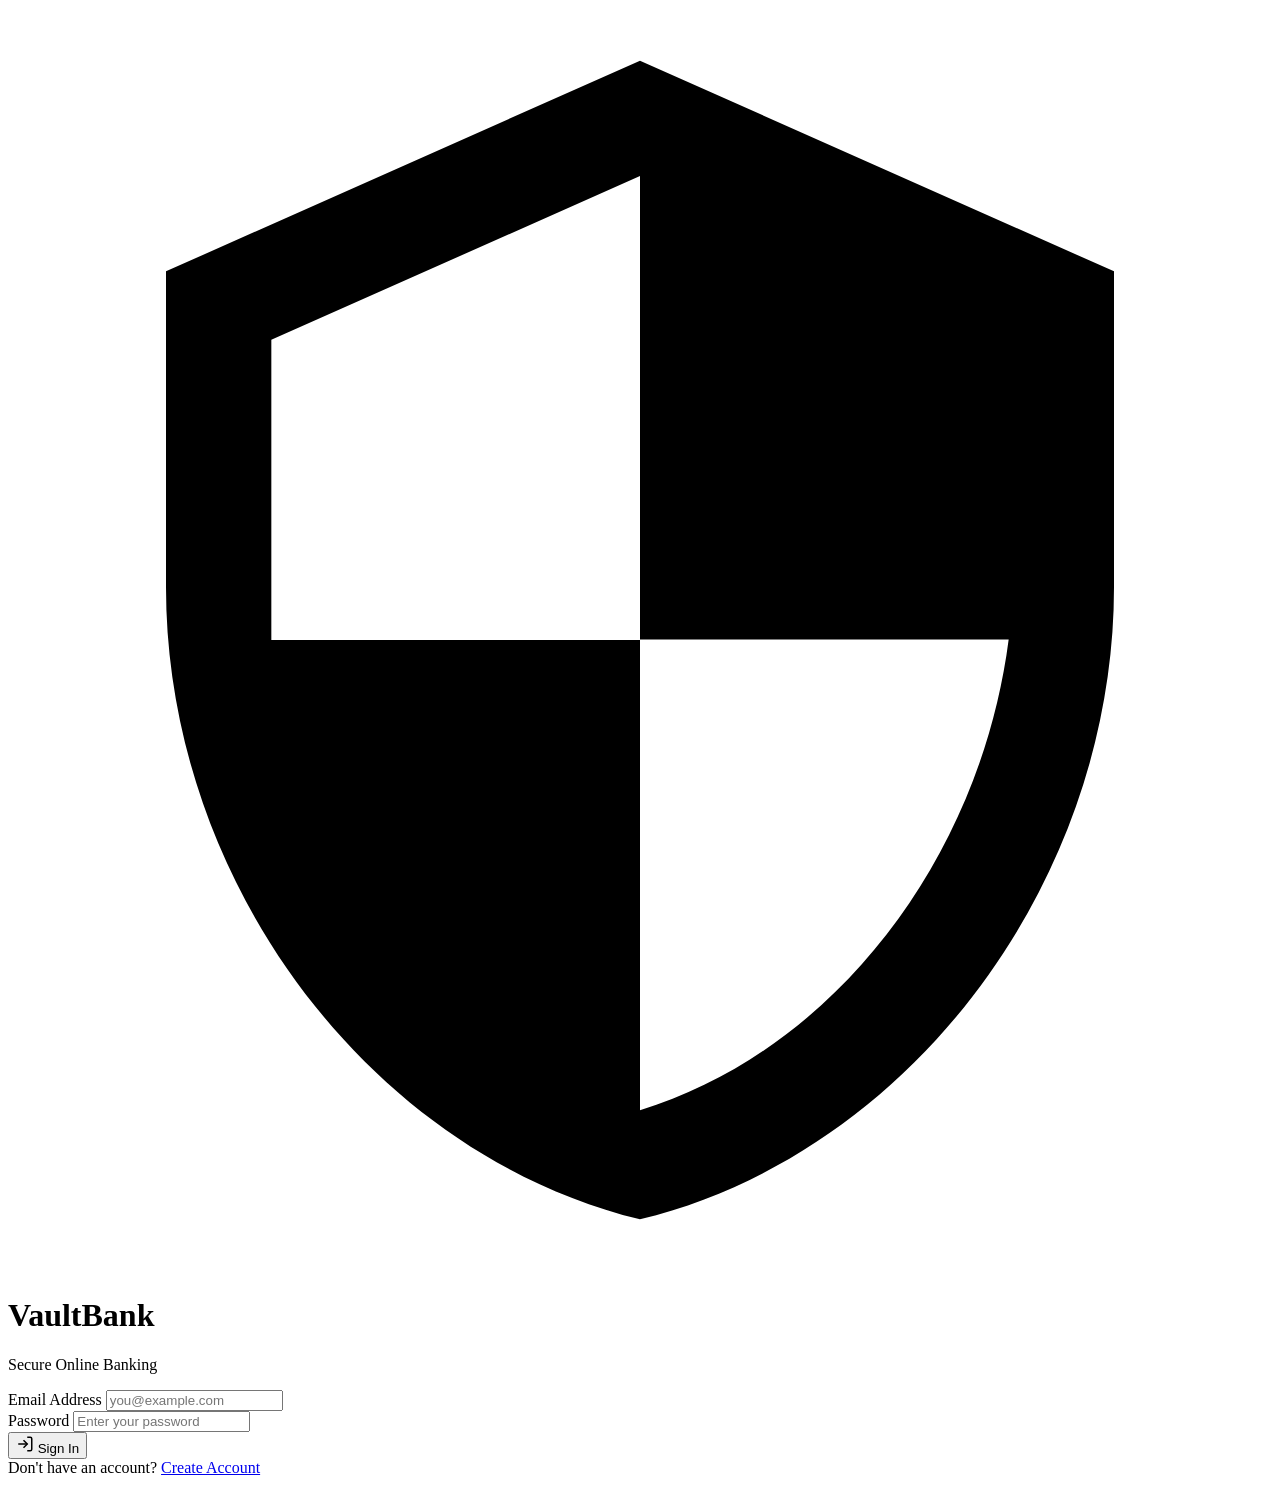
==== index.html @ e8f4e1be "Add files via upload" ====
<!DOCTYPE html>
<html lang="en">
<head>
    <meta charset="UTF-8">
    <meta name="viewport" content="width=device-width, initial-scale=1.0">
    <title>VaultBank - Login</title>
    <link rel="stylesheet" href="bank.css">
</head>
<body>
    <div class="auth-container">
        <div class="auth-card">
            <div class="auth-logo">
                <div class="logo-icon">
                    <svg viewBox="0 0 24 24"><path d="M12 1L3 5v6c0 5.55 3.84 10.74 9 12 5.16-1.26 9-6.45 9-12V5l-9-4zm0 10.99h7c-.53 4.12-3.28 7.79-7 8.94V12H5V6.3l7-3.11v8.8z"/></svg>
                </div>
                <h1>VaultBank</h1>
                <p>Secure Online Banking</p>
            </div>
            
            <div class="error-message" id="errorMsg"></div>
            
            <form id="loginForm">
                <div class="form-group">
                    <label for="email">Email Address</label>
                    <input type="email" id="email" placeholder="you@example.com" required autocomplete="email">
                </div>
                <div class="form-group">
                    <label for="password">Password</label>
                    <input type="password" id="password" placeholder="Enter your password" required autocomplete="current-password">
                </div>
                <button type="submit" class="btn btn-primary">
                    <svg width="18" height="18" viewBox="0 0 24 24" fill="none" stroke="currentColor" stroke-width="2"><path d="M15 3h4a2 2 0 0 1 2 2v14a2 2 0 0 1-2 2h-4"/><polyline points="10 17 15 12 10 7"/><line x1="15" y1="12" x2="3" y2="12"/></svg>
                    Sign In
                </button>
            </form>
            
            <div class="auth-footer">
                Don't have an account? <a href="signup.html">Create Account</a>
            </div>
        </div>
    </div>
    
    <script src="bank.js"></script>
    <script>
        // Redirect if already logged in
        if (isLoggedIn()) {
            window.location.href = 'dashboard.html';
        }
        
        document.getElementById('loginForm').addEventListener('submit', function(e) {
            e.preventDefault();
            const email = document.getElementById('email').value.trim().toLowerCase();
            const password = document.getElementById('password').value;
            const errorMsg = document.getElementById('errorMsg');
            
            errorMsg.classList.remove('show');
            
            const users = getUsers();
            
            if (!users[email]) {
                errorMsg.textContent = 'No account found with this email. Please create an account.';
                errorMsg.classList.add('show');
                return;
            }
            
            if (users[email].password !== password) {
                errorMsg.textContent = 'Incorrect password. Please try again.';
                errorMsg.classList.add('show');
                return;
            }
            
            // Login successful
            setSession(users[email]);
            showToast('Welcome back, ' + users[email].fullName + '!', 'success');
            setTimeout(() => {
                window.location.href = 'dashboard.html';
            }, 500);
        });
    </script>
</body>
</html>
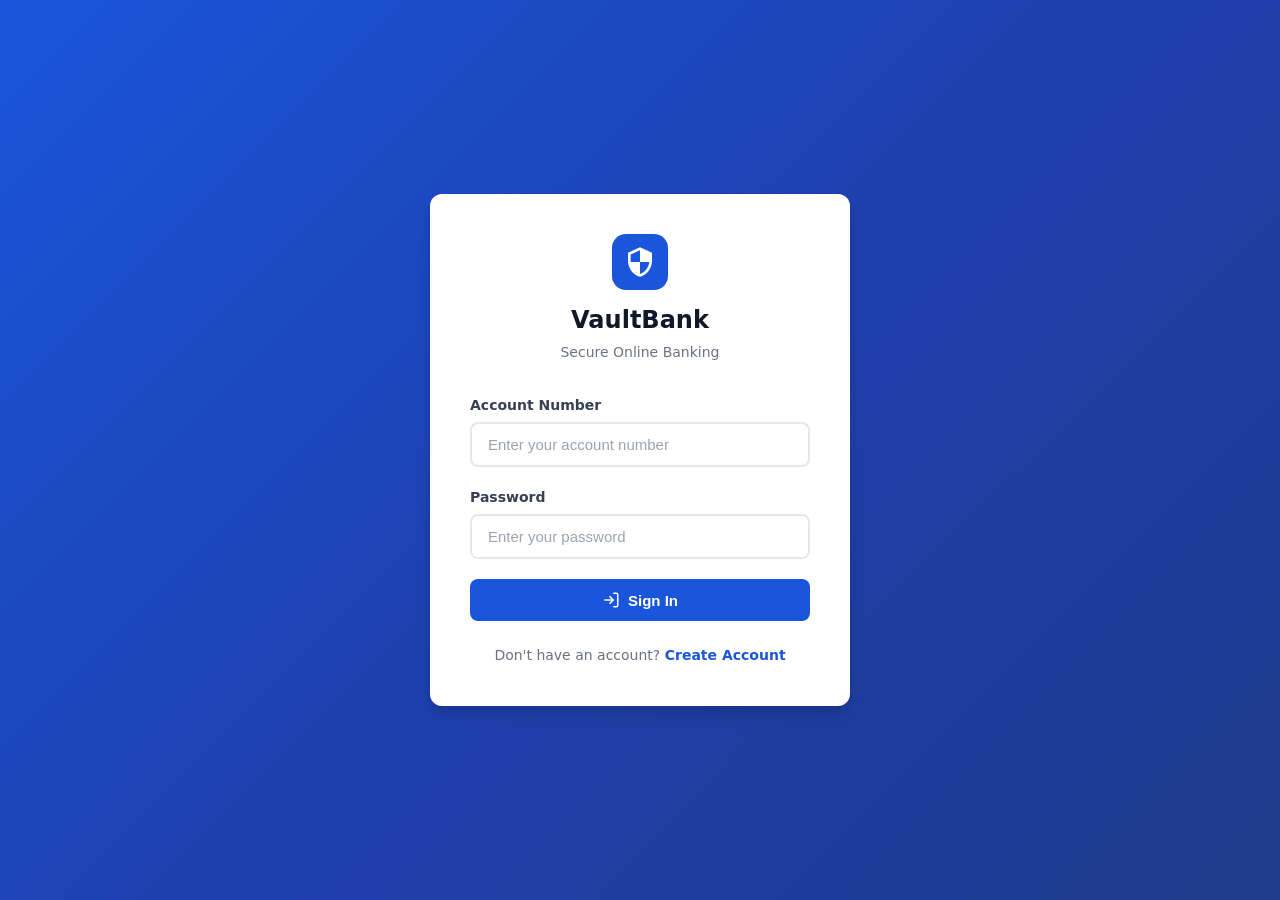
==== commit 0e374dd4: "Add files via upload" ====
--- a/index.html
+++ b/index.html
@@ -1,80 +1,71 @@
 <!DOCTYPE html>
 <html lang="en">
 <head>
-    <meta charset="UTF-8">
-    <meta name="viewport" content="width=device-width, initial-scale=1.0">
+    <meta charset="UTF-8" />
+    <meta name="viewport" content="width=device-width, initial-scale=1.0" />
     <title>VaultBank - Login</title>
-    <link rel="stylesheet" href="bank.css">
+    <link rel="stylesheet" href="bank.css" />
 </head>
 <body>
     <div class="auth-container">
         <div class="auth-card">
             <div class="auth-logo">
-                <div class="logo-icon">
-                    <svg viewBox="0 0 24 24"><path d="M12 1L3 5v6c0 5.55 3.84 10.74 9 12 5.16-1.26 9-6.45 9-12V5l-9-4zm0 10.99h7c-.53 4.12-3.28 7.79-7 8.94V12H5V6.3l7-3.11v8.8z"/></svg>
-                </div>
+                <div class="logo-icon"><svg viewBox="0 0 24 24"><path d="M12 1L3 5v6c0 5.55 3.84 10.74 9 12 5.16-1.26 9-6.45 9-12V5l-9-4zm0 10.99h7c-.53 4.12-3.28 7.79-7 8.94V12H5V6.3l7-3.11v8.8z"/></svg></div>
                 <h1>VaultBank</h1>
                 <p>Secure Online Banking</p>
             </div>
-            
             <div class="error-message" id="errorMsg"></div>
-            
             <form id="loginForm">
                 <div class="form-group">
-                    <label for="email">Email Address</label>
-                    <input type="email" id="email" placeholder="you@example.com" required autocomplete="email">
+                    <label for="accountNumber">Account Number</label>
+                    <input type="text" id="accountNumber" placeholder="Enter your account number" required inputmode="numeric" pattern="[0-9]*" />
                 </div>
                 <div class="form-group">
                     <label for="password">Password</label>
-                    <input type="password" id="password" placeholder="Enter your password" required autocomplete="current-password">
+                    <input type="password" id="password" placeholder="Enter your password" required />
                 </div>
                 <button type="submit" class="btn btn-primary">
-                    <svg width="18" height="18" viewBox="0 0 24 24" fill="none" stroke="currentColor" stroke-width="2"><path d="M15 3h4a2 2 0 0 1 2 2v14a2 2 0 0 1-2 2h-4"/><polyline points="10 17 15 12 10 7"/><line x1="15" y1="12" x2="3" y2="12"/></svg>
+                    <svg width="18" height="18" viewBox="0 0 24 24" fill="none" stroke="currentColor" stroke-width="2">
+                        <path d="M15 3h4a2 2 0 0 1 2 2v14a2 2 0 0 1-2 2h-4" />
+                        <polyline points="10 17 15 12 10 7" />
+                        <line x1="15" y1="12" x2="3" y2="12" />
+                    </svg>
                     Sign In
                 </button>
             </form>
-            
-            <div class="auth-footer">
-                Don't have an account? <a href="signup.html">Create Account</a>
-            </div>
+            <div class="auth-footer">Don't have an account? <a href="signup.html">Create Account</a></div>
         </div>
     </div>
-    
     <script src="bank.js"></script>
     <script>
-        // Redirect if already logged in
-        if (isLoggedIn()) {
-            window.location.href = 'dashboard.html';
-        }
-        
+        if (isLoggedIn()) window.location.href = 'dashboard.html';
+
         document.getElementById('loginForm').addEventListener('submit', function(e) {
             e.preventDefault();
-            const email = document.getElementById('email').value.trim().toLowerCase();
-            const password = document.getElementById('password').value;
-            const errorMsg = document.getElementById('errorMsg');
-            
-            errorMsg.classList.remove('show');
-            
+            const acc = document.getElementById('accountNumber').value.trim();
+            const pass = document.getElementById('password').value;
+            const err = document.getElementById('errorMsg');
+            err.classList.remove('show');
+
+            if (!acc) { err.textContent = 'Please enter your account number.'; err.classList.add('show'); return; }
+            if (!pass) { err.textContent = 'Please enter your password.'; err.classList.add('show'); return; }
+
             const users = getUsers();
-            
-            if (!users[email]) {
-                errorMsg.textContent = 'No account found with this email. Please create an account.';
-                errorMsg.classList.add('show');
+            const user = users[acc];
+            if (!user) {
+                err.textContent = 'No account found with this number. Please create an account.';
+                err.classList.add('show');
                 return;
             }
-            
-            if (users[email].password !== password) {
-                errorMsg.textContent = 'Incorrect password. Please try again.';
-                errorMsg.classList.add('show');
+            if (user.password !== pass) {
+                err.textContent = 'Incorrect password. Please try again.';
+                err.classList.add('show');
                 return;
             }
-            
-            // Login successful
-            setSession(users[email]);
-            showToast('Welcome back, ' + users[email].fullName + '!', 'success');
-            setTimeout(() => {
-                window.location.href = 'dashboard.html';
-            }, 500);
+
+            setSession(user);
+            showToast('Welcome back, ' + user.fullName + '!', 'success');
+            setTimeout(() => { window.location.href = 'dashboard.html'; }, 500);
         });
     </script>
 </body>
--- a/bank.css
+++ b/bank.css
@@ -0,0 +1,1335 @@
+/* ============================================
+   VAULTBANK ONLINE BANKING - COMPLETE STYLES
+   Blue & White Theme | Fully Responsive
+   ============================================ */
+
+/* ===== RESET & BASE ===== */
+* {
+    margin: 0;
+    padding: 0;
+    box-sizing: border-box;
+}
+
+:root {
+    --primary: #1a56db;
+    --primary-dark: #1e40af;
+    --primary-light: #3b82f6;
+    --primary-bg: #eff6ff;
+    --white: #ffffff;
+    --gray-50: #f9fafb;
+    --gray-100: #f3f4f6;
+    --gray-200: #e5e7eb;
+    --gray-300: #d1d5db;
+    --gray-400: #9ca3af;
+    --gray-500: #6b7280;
+    --gray-600: #4b5563;
+    --gray-700: #374151;
+    --gray-800: #1f2937;
+    --gray-900: #111827;
+    --red-500: #ef4444;
+    --red-600: #dc2626;
+    --green-500: #10b981;
+    --green-600: #059669;
+    --amber-500: #f59e0b;
+    --shadow-sm: 0 1px 2px rgba(0, 0, 0, 0.05);
+    --shadow: 0 1px 3px rgba(0, 0, 0, 0.1), 0 1px 2px rgba(0, 0, 0, 0.06);
+    --shadow-md: 0 4px 6px rgba(0, 0, 0, 0.07), 0 2px 4px rgba(0, 0, 0, 0.06);
+    --shadow-lg: 0 10px 15px rgba(0, 0, 0, 0.1), 0 4px 6px rgba(0, 0, 0, 0.05);
+    --radius: 8px;
+    --radius-lg: 12px;
+}
+
+body {
+    font-family: 'Inter', 'Segoe UI', system-ui, -apple-system, sans-serif;
+    background: var(--gray-50);
+    color: var(--gray-800);
+    min-height: 100vh;
+    line-height: 1.5;
+}
+
+/* ===== AUTH PAGES (Login & Signup) ===== */
+.auth-container {
+    min-height: 100vh;
+    display: flex;
+    align-items: center;
+    justify-content: center;
+    padding: 20px;
+    background: linear-gradient(135deg, #1a56db 0%, #1e40af 50%, #1e3a8a 100%);
+}
+
+.auth-card {
+    background: var(--white);
+    border-radius: var(--radius-lg);
+    padding: 40px;
+    width: 100%;
+    max-width: 420px;
+    box-shadow: var(--shadow-lg);
+}
+
+.auth-logo {
+    text-align: center;
+    margin-bottom: 32px;
+}
+
+.auth-logo .logo-icon {
+    width: 56px;
+    height: 56px;
+    background: var(--primary);
+    border-radius: 14px;
+    display: inline-flex;
+    align-items: center;
+    justify-content: center;
+    margin-bottom: 12px;
+}
+
+.auth-logo .logo-icon svg {
+    width: 32px;
+    height: 32px;
+    fill: white;
+}
+
+.auth-logo h1 {
+    font-size: 24px;
+    font-weight: 700;
+    color: var(--gray-900);
+}
+
+.auth-logo p {
+    color: var(--gray-500);
+    font-size: 14px;
+    margin-top: 4px;
+}
+
+.form-group {
+    margin-bottom: 20px;
+}
+
+.form-group label {
+    display: block;
+    font-size: 14px;
+    font-weight: 600;
+    color: var(--gray-700);
+    margin-bottom: 6px;
+}
+
+.form-group input,
+.form-group select {
+    width: 100%;
+    padding: 12px 16px;
+    border: 2px solid var(--gray-200);
+    border-radius: var(--radius);
+    font-size: 15px;
+    transition: all 0.2s ease;
+    outline: none;
+    background: var(--white);
+    color: var(--gray-800);
+}
+
+.form-group input:focus,
+.form-group select:focus {
+    border-color: var(--primary-light);
+    box-shadow: 0 0 0 3px rgba(59, 130, 246, 0.1);
+}
+
+.form-group input::placeholder {
+    color: var(--gray-400);
+}
+
+.btn {
+    display: inline-flex;
+    align-items: center;
+    justify-content: center;
+    gap: 8px;
+    padding: 12px 24px;
+    border-radius: var(--radius);
+    font-size: 15px;
+    font-weight: 600;
+    border: none;
+    cursor: pointer;
+    transition: all 0.2s ease;
+    text-decoration: none;
+    width: 100%;
+}
+
+.btn-primary {
+    background: var(--primary);
+    color: var(--white);
+}
+
+.btn-primary:hover {
+    background: var(--primary-dark);
+    transform: translateY(-1px);
+    box-shadow: var(--shadow-md);
+}
+
+.btn-outline {
+    background: transparent;
+    color: var(--primary);
+    border: 2px solid var(--primary);
+}
+
+.btn-outline:hover {
+    background: var(--primary-bg);
+}
+
+.btn-danger {
+    background: var(--red-500);
+    color: white;
+}
+
+.btn-danger:hover {
+    background: var(--red-600);
+}
+
+.btn-sm {
+    padding: 8px 16px;
+    font-size: 13px;
+    width: auto;
+}
+
+.auth-footer {
+    text-align: center;
+    margin-top: 24px;
+    color: var(--gray-500);
+    font-size: 14px;
+}
+
+.auth-footer a {
+    color: var(--primary);
+    font-weight: 600;
+    text-decoration: none;
+}
+
+.auth-footer a:hover {
+    text-decoration: underline;
+}
+
+.error-message {
+    background: #fef2f2;
+    color: var(--red-600);
+    padding: 10px 14px;
+    border-radius: var(--radius);
+    font-size: 13px;
+    margin-bottom: 16px;
+    border: 1px solid #fecaca;
+    display: none;
+}
+
+.error-message.show {
+    display: block;
+}
+
+.success-message {
+    background: #f0fdf4;
+    color: var(--green-600);
+    padding: 10px 14px;
+    border-radius: var(--radius);
+    font-size: 13px;
+    margin-bottom: 16px;
+    border: 1px solid #bbf7d0;
+    display: none;
+}
+
+.success-message.show {
+    display: block;
+}
+
+/* ===== MAIN LAYOUT (Dashboard) ===== */
+.main-container {
+    display: flex;
+    min-height: 100vh;
+}
+
+/* ===== SIDEBAR ===== */
+.sidebar {
+    width: 260px;
+    background: var(--white);
+    border-right: 1px solid var(--gray-200);
+    padding: 24px 0;
+    display: flex;
+    flex-direction: column;
+    position: fixed;
+    top: 0;
+    left: 0;
+    bottom: 0;
+    z-index: 100;
+    transition: transform 0.3s ease;
+}
+
+.sidebar-logo {
+    padding: 0 24px 24px;
+    border-bottom: 1px solid var(--gray-200);
+    margin-bottom: 16px;
+}
+
+.sidebar-logo .logo-small {
+    display: flex;
+    align-items: center;
+    gap: 10px;
+}
+
+.sidebar-logo .logo-small .icon {
+    width: 36px;
+    height: 36px;
+    background: var(--primary);
+    border-radius: 10px;
+    display: flex;
+    align-items: center;
+    justify-content: center;
+    color: white;
+    font-weight: 700;
+    font-size: 18px;
+}
+
+.sidebar-logo .logo-small span {
+    font-weight: 700;
+    font-size: 18px;
+    color: var(--gray-900);
+}
+
+.sidebar-nav {
+    flex: 1;
+    padding: 0 12px;
+}
+
+.sidebar-nav a {
+    display: flex;
+    align-items: center;
+    gap: 12px;
+    padding: 12px 16px;
+    border-radius: var(--radius);
+    color: var(--gray-600);
+    text-decoration: none;
+    font-weight: 500;
+    font-size: 15px;
+    margin-bottom: 4px;
+    transition: all 0.15s ease;
+}
+
+.sidebar-nav a:hover {
+    background: var(--primary-bg);
+    color: var(--primary);
+}
+
+.sidebar-nav a.active {
+    background: var(--primary-bg);
+    color: var(--primary);
+    font-weight: 600;
+}
+
+.sidebar-nav a svg {
+    width: 20px;
+    height: 20px;
+    flex-shrink: 0;
+}
+
+.sidebar-footer {
+    padding: 16px 24px;
+    border-top: 1px solid var(--gray-200);
+}
+
+.user-info {
+    display: flex;
+    align-items: center;
+    gap: 10px;
+    margin-bottom: 12px;
+}
+
+.user-avatar {
+    width: 40px;
+    height: 40px;
+    background: var(--primary-light);
+    border-radius: 50%;
+    display: flex;
+    align-items: center;
+    justify-content: center;
+    color: white;
+    font-weight: 700;
+    font-size: 16px;
+}
+
+.user-name {
+    font-weight: 600;
+    font-size: 14px;
+    color: var(--gray-800);
+}
+
+.user-email {
+    font-size: 12px;
+    color: var(--gray-400);
+}
+
+.main-content {
+    flex: 1;
+    margin-left: 260px;
+    padding: 32px;
+    transition: margin-left 0.3s ease;
+}
+
+/* ===== TOP BAR ===== */
+.top-bar {
+    display: flex;
+    justify-content: space-between;
+    align-items: center;
+    margin-bottom: 32px;
+}
+
+.top-bar h2 {
+    font-size: 24px;
+    font-weight: 700;
+    color: var(--gray-900);
+}
+
+.breadcrumb {
+    font-size: 14px;
+    color: var(--gray-400);
+}
+
+.breadcrumb span {
+    color: var(--gray-600);
+}
+
+/* ===== CARDS ===== */
+.card {
+    background: var(--white);
+    border-radius: var(--radius-lg);
+    padding: 24px;
+    box-shadow: var(--shadow-sm);
+    border: 1px solid var(--gray-100);
+    margin-bottom: 24px;
+}
+
+.card-header {
+    display: flex;
+    justify-content: space-between;
+    align-items: center;
+    margin-bottom: 20px;
+}
+
+.card-header h3 {
+    font-size: 16px;
+    font-weight: 600;
+    color: var(--gray-800);
+}
+
+/* ===== STATS GRID ===== */
+.stats-grid {
+    display: grid;
+    grid-template-columns: repeat(auto-fit, minmax(220px, 1fr));
+    gap: 20px;
+    margin-bottom: 32px;
+}
+
+.stat-card {
+    background: var(--white);
+    border-radius: var(--radius-lg);
+    padding: 20px 24px;
+    box-shadow: var(--shadow-sm);
+    border: 1px solid var(--gray-100);
+    position: relative;
+    overflow: hidden;
+}
+
+.stat-card .stat-icon {
+    width: 44px;
+    height: 44px;
+    border-radius: 12px;
+    display: flex;
+    align-items: center;
+    justify-content: center;
+    margin-bottom: 14px;
+}
+
+.stat-card .stat-icon.blue {
+    background: var(--primary-bg);
+    color: var(--primary);
+}
+
+.stat-card .stat-icon.green {
+    background: #ecfdf5;
+    color: var(--green-500);
+}
+
+.stat-card .stat-icon.amber {
+    background: #fffbeb;
+    color: var(--amber-500);
+}
+
+.stat-card .stat-icon.red {
+    background: #fef2f2;
+    color: var(--red-500);
+}
+
+.stat-card .stat-icon svg {
+    width: 22px;
+    height: 22px;
+}
+
+.stat-card .stat-label {
+    font-size: 13px;
+    color: var(--gray-500);
+    font-weight: 500;
+}
+
+.stat-card .stat-value {
+    font-size: 28px;
+    font-weight: 700;
+    color: var(--gray-900);
+    margin-top: 2px;
+}
+
+.stat-card .stat-sub {
+    font-size: 12px;
+    color: var(--gray-400);
+    margin-top: 2px;
+}
+
+/* ===== TABLES ===== */
+.table-container {
+    overflow-x: auto;
+}
+
+table {
+    width: 100%;
+    border-collapse: collapse;
+}
+
+table th {
+    text-align: left;
+    padding: 12px 16px;
+    font-size: 12px;
+    font-weight: 600;
+    color: var(--gray-500);
+    text-transform: uppercase;
+    letter-spacing: 0.05em;
+    border-bottom: 2px solid var(--gray-200);
+    background: var(--gray-50);
+}
+
+table td {
+    padding: 14px 16px;
+    font-size: 14px;
+    border-bottom: 1px solid var(--gray-100);
+    color: var(--gray-700);
+}
+
+table tbody tr:hover {
+    background: var(--primary-bg);
+}
+
+.badge {
+    display: inline-block;
+    padding: 4px 10px;
+    border-radius: 20px;
+    font-size: 12px;
+    font-weight: 600;
+}
+
+.badge-credit {
+    background: #ecfdf5;
+    color: var(--green-600);
+}
+
+.badge-debit {
+    background: #fef2f2;
+    color: var(--red-600);
+}
+
+.badge-pending {
+    background: #fffbeb;
+    color: #d97706;
+}
+
+.amount-credit {
+    color: var(--green-600);
+    font-weight: 600;
+}
+
+.amount-debit {
+    color: var(--red-600);
+    font-weight: 600;
+}
+
+/* ===== FORMS ===== */
+.form-row {
+    display: grid;
+    grid-template-columns: 1fr 1fr;
+    gap: 20px;
+}
+
+.form-full {
+    grid-column: 1 / -1;
+}
+
+.form-hint {
+    font-size: 12px;
+    color: var(--gray-400);
+    margin-top: 4px;
+}
+
+/* ===== ALERT / TOAST ===== */
+.toast {
+    position: fixed;
+    top: 20px;
+    right: 20px;
+    padding: 14px 20px;
+    border-radius: var(--radius);
+    color: white;
+    font-weight: 500;
+    font-size: 14px;
+    z-index: 9999;
+    animation: slideIn 0.3s ease;
+    box-shadow: var(--shadow-lg);
+    max-width: 380px;
+}
+
+.toast-success {
+    background: var(--green-500);
+}
+
+.toast-error {
+    background: var(--red-500);
+}
+
+.toast-info {
+    background: var(--primary);
+}
+
+@keyframes slideIn {
+    from {
+        transform: translateX(100%);
+        opacity: 0;
+    }
+    to {
+        transform: translateX(0);
+        opacity: 1;
+    }
+}
+
+/* ===== EMPTY STATE ===== */
+.empty-state {
+    text-align: center;
+    padding: 48px 20px;
+    color: var(--gray-400);
+}
+
+.empty-state svg {
+    width: 64px;
+    height: 64px;
+    margin-bottom: 16px;
+    opacity: 0.5;
+}
+
+.empty-state p {
+    font-size: 15px;
+}
+
+/* ============================================
+   RESPONSIVE STYLES
+   ============================================ */
+
+/* ===== LARGE TABLETS & SMALL DESKTOPS (max-width: 1200px) ===== */
+@media (max-width: 1200px) {
+    .main-content {
+        padding: 24px;
+    }
+    
+    .stats-grid {
+        grid-template-columns: repeat(2, 1fr);
+        gap: 16px;
+    }
+    
+    .stat-card {
+        padding: 18px 20px;
+    }
+    
+    .stat-card .stat-value {
+        font-size: 24px;
+    }
+}
+
+/* ===== TABLETS & MOBILE - TOP NAV + BOTTOM LOGOUT (max-width: 992px) ===== */
+@media (max-width: 992px) {
+    /* Convert sidebar into a top navigation bar */
+    .sidebar {
+        position: fixed;
+        top: 0;
+        left: 0;
+        right: 0;
+        bottom: auto;
+        width: 100%;
+        height: auto;
+        flex-direction: row;
+        align-items: center;
+        padding: 0 16px;
+        background: var(--white);
+        border-right: none;
+        border-bottom: 2px solid var(--gray-200);
+        box-shadow: var(--shadow-md);
+        z-index: 1000;
+    }
+    
+    .sidebar-logo {
+        padding: 12px 0;
+        border-bottom: none;
+        margin-bottom: 0;
+        margin-right: 16px;
+        flex-shrink: 0;
+    }
+    
+    .sidebar-logo .logo-small {
+        gap: 8px;
+    }
+    
+    .sidebar-logo .logo-small .icon {
+        width: 32px;
+        height: 32px;
+        font-size: 16px;
+    }
+    
+    .sidebar-logo .logo-small span {
+        font-size: 16px;
+    }
+    
+    .sidebar-nav {
+        display: flex;
+        flex-direction: row;
+        flex: 1;
+        padding: 0;
+        overflow-x: auto;
+        -webkit-overflow-scrolling: touch;
+        scrollbar-width: none;
+        gap: 0;
+    }
+    
+    .sidebar-nav::-webkit-scrollbar {
+        display: none;
+    }
+    
+    .sidebar-nav a {
+        padding: 16px 14px;
+        font-size: 13px;
+        white-space: nowrap;
+        margin-bottom: 0;
+        border-radius: 0;
+        border-bottom: 3px solid transparent;
+        flex-shrink: 0;
+        gap: 8px;
+    }
+    
+    .sidebar-nav a svg {
+        width: 18px;
+        height: 18px;
+    }
+    
+    .sidebar-nav a:hover,
+    .sidebar-nav a.active {
+        background: transparent;
+        border-bottom-color: var(--primary);
+        color: var(--primary);
+    }
+    
+    /* Footer (logout) moves to a fixed bottom bar */
+    .sidebar-footer {
+        position: fixed;
+        bottom: 0;
+        left: 0;
+        right: 0;
+        width: 100%;
+        padding: 12px 20px;
+        background: var(--white);
+        border-top: 2px solid var(--gray-200);
+        box-shadow: 0 -4px 12px rgba(0, 0, 0, 0.08);
+        z-index: 1000;
+        display: flex;
+        align-items: center;
+        justify-content: flex-end;
+        gap: 12px;
+    }
+    
+    .sidebar-footer .user-info {
+        margin-bottom: 0;
+        margin-right: auto;
+    }
+    
+    .sidebar-footer .btn {
+        width: auto;
+        flex-shrink: 0;
+    }
+    
+    /* Adjust main content to account for top nav and bottom bar */
+    .main-container {
+        flex-direction: column;
+    }
+    
+    .main-content {
+        margin-left: 0;
+        padding: 20px;
+        padding-top: 80px;   /* Space for top nav */
+        padding-bottom: 80px; /* Space for bottom logout bar */
+    }
+    
+    /* Remove any potential mobile-user-bar if present */
+    .mobile-user-bar {
+        display: none !important;
+    }
+    
+    /* Stats */
+    .stats-grid {
+        grid-template-columns: repeat(2, 1fr);
+        gap: 14px;
+    }
+    
+    /* Two-column layouts become single */
+    div[style*="grid-template-columns: 1fr 1fr"],
+    div[style*="grid-template-columns:1fr 1fr"] {
+        grid-template-columns: 1fr !important;
+        gap: 16px !important;
+    }
+    
+    /* Biller cards */
+    div[style*="grid-template-columns:repeat(auto-fit, minmax(200px, 1fr))"] {
+        grid-template-columns: repeat(2, 1fr) !important;
+        gap: 12px !important;
+    }
+}
+
+/* ===== LARGE MOBILE PHONES (max-width: 768px) ===== */
+@media (max-width: 768px) {
+    /* Auth pages */
+    .auth-container {
+        padding: 16px;
+        align-items: flex-start;
+        padding-top: 40px;
+    }
+    
+    .auth-card {
+        padding: 28px 20px;
+        max-width: 100%;
+        border-radius: var(--radius);
+    }
+    
+    .auth-logo {
+        margin-bottom: 24px;
+    }
+    
+    .auth-logo .logo-icon {
+        width: 48px;
+        height: 48px;
+    }
+    
+    .auth-logo h1 {
+        font-size: 22px;
+    }
+    
+    .auth-logo p {
+        font-size: 13px;
+    }
+    
+    .form-group label {
+        font-size: 13px;
+    }
+    
+    .form-group input,
+    .form-group select {
+        padding: 10px 14px;
+        font-size: 14px;
+    }
+    
+    .btn {
+        padding: 10px 20px;
+        font-size: 14px;
+    }
+    
+    /* Top nav bar adjustments */
+    .sidebar {
+        padding: 0 10px;
+    }
+    
+    .sidebar-logo {
+        margin-right: 8px;
+    }
+    
+    .sidebar-logo .logo-small span {
+        font-size: 14px;
+    }
+    
+    .sidebar-nav a {
+        padding: 14px 10px;
+        font-size: 12px;
+        gap: 6px;
+    }
+    
+    .sidebar-nav a svg {
+        width: 16px;
+        height: 16px;
+    }
+    
+    /* Bottom logout bar */
+    .sidebar-footer {
+        padding: 10px 16px;
+        gap: 8px;
+    }
+    
+    .user-avatar {
+        width: 32px;
+        height: 32px;
+        font-size: 14px;
+    }
+    
+    .user-name {
+        font-size: 13px;
+    }
+    
+    .user-email {
+        font-size: 11px;
+    }
+    
+    /* Main content padding */
+    .main-content {
+        padding-top: 72px;
+        padding-bottom: 72px;
+    }
+    
+    .top-bar {
+        flex-direction: column;
+        align-items: flex-start;
+        gap: 8px;
+        margin-bottom: 20px;
+    }
+    
+    .top-bar h2 {
+        font-size: 20px;
+    }
+    
+    .breadcrumb {
+        font-size: 12px;
+    }
+    
+    /* Stats cards */
+    .stats-grid {
+        grid-template-columns: 1fr 1fr;
+        gap: 10px;
+        margin-bottom: 20px;
+    }
+    
+    .stat-card {
+        padding: 14px;
+    }
+    
+    .stat-card .stat-icon {
+        width: 34px;
+        height: 34px;
+        margin-bottom: 8px;
+    }
+    
+    .stat-card .stat-value {
+        font-size: 20px;
+    }
+    
+    .stat-card .stat-label {
+        font-size: 11px;
+    }
+    
+    .stat-card .stat-sub {
+        font-size: 11px;
+    }
+    
+    /* Cards */
+    .card {
+        padding: 16px;
+        margin-bottom: 16px;
+    }
+    
+    .card-header {
+        flex-direction: column;
+        align-items: flex-start;
+        gap: 8px;
+    }
+    
+    .card-header h3 {
+        font-size: 15px;
+    }
+    
+    /* Tables */
+    table th,
+    table td {
+        padding: 10px 8px;
+        font-size: 12px;
+    }
+    
+    table th {
+        font-size: 10px;
+    }
+    
+    /* Hide transaction ID column on mobile */
+    table th:nth-child(2),
+    table td:nth-child(2) {
+        display: none;
+    }
+    
+    /* Hide balance after column on small mobile */
+    table th:nth-child(6),
+    table td:nth-child(6) {
+        display: none;
+    }
+    
+    /* Forms */
+    .form-row {
+        grid-template-columns: 1fr;
+    }
+    
+    /* Biller cards */
+    div[style*="grid-template-columns:repeat(auto-fit, minmax(200px, 1fr))"] {
+        grid-template-columns: repeat(2, 1fr) !important;
+        gap: 8px !important;
+    }
+    
+    /* Toast */
+    .toast {
+        top: 10px;
+        right: 10px;
+        left: 10px;
+        max-width: none;
+        font-size: 13px;
+    }
+}
+
+/* ===== SMALL MOBILE PHONES (max-width: 480px) ===== */
+@media (max-width: 480px) {
+    /* Auth pages */
+    .auth-container {
+        padding: 0;
+        padding-top: 20px;
+        background: linear-gradient(180deg, #1a56db 0%, #1e40af 40%, #ffffff 40%);
+    }
+    
+    .auth-card {
+        padding: 24px 16px;
+        border-radius: var(--radius-lg) var(--radius-lg) 0 0;
+        box-shadow: var(--shadow-lg);
+        margin-top: 20px;
+    }
+    
+    .auth-logo .logo-icon {
+        width: 42px;
+        height: 42px;
+    }
+    
+    .auth-logo h1 {
+        font-size: 20px;
+    }
+    
+    /* Top nav further compact */
+    .sidebar {
+        padding: 0 8px;
+    }
+    
+    .sidebar-logo {
+        margin-right: 4px;
+    }
+    
+    .sidebar-logo .logo-small span {
+        display: none; /* Hide text, keep icon only */
+    }
+    
+    .sidebar-nav a {
+        padding: 12px 8px;
+        font-size: 10px;
+        gap: 4px;
+    }
+    
+    .sidebar-nav a svg {
+        width: 14px;
+        height: 14px;
+    }
+    
+    /* Bottom logout bar compact */
+    .sidebar-footer {
+        padding: 8px 12px;
+    }
+    
+    .sidebar-footer .user-info {
+        gap: 6px;
+    }
+    
+    .user-avatar {
+        width: 28px;
+        height: 28px;
+        font-size: 12px;
+    }
+    
+    .user-name {
+        font-size: 12px;
+    }
+    
+    .user-email {
+        font-size: 10px;
+    }
+    
+    .sidebar-footer .btn {
+        padding: 6px 10px;
+        font-size: 11px;
+    }
+    
+    /* Main content */
+    .main-content {
+        padding: 12px;
+        padding-top: 64px;
+        padding-bottom: 64px;
+    }
+    
+    .top-bar h2 {
+        font-size: 18px;
+    }
+    
+    .stats-grid {
+        grid-template-columns: 1fr 1fr;
+        gap: 8px;
+        margin-bottom: 16px;
+    }
+    
+    .stats-grid .stat-card:last-child {
+        grid-column: 1 / -1;
+    }
+    
+    .stat-card {
+        padding: 12px;
+    }
+    
+    .stat-card .stat-value {
+        font-size: 18px;
+    }
+    
+    .card {
+        padding: 14px;
+        margin-bottom: 12px;
+    }
+    
+    .btn-sm {
+        padding: 6px 12px;
+        font-size: 11px;
+    }
+    
+    /* Tables */
+    table th,
+    table td {
+        padding: 8px 6px;
+        font-size: 11px;
+    }
+    
+    /* Biller cards */
+    div[style*="grid-template-columns:repeat(auto-fit, minmax(200px, 1fr))"] {
+        grid-template-columns: 1fr 1fr !important;
+        gap: 8px !important;
+    }
+    
+    div[style*="grid-template-columns:repeat(auto-fit, minmax(200px, 1fr))"] .card {
+        padding: 12px 8px !important;
+    }
+    
+    div[style*="grid-template-columns:repeat(auto-fit, minmax(200px, 1fr))"] .card div:first-child {
+        font-size: 28px !important;
+    }
+    
+    .error-message,
+    .success-message {
+        font-size: 12px;
+        padding: 8px 12px;
+    }
+}
+
+/* ===== EXTRA SMALL DEVICES (max-width: 360px) ===== */
+@media (max-width: 360px) {
+    .stats-grid {
+        grid-template-columns: 1fr;
+    }
+    
+    .stats-grid .stat-card:last-child {
+        grid-column: 1;
+    }
+    
+    .sidebar-nav a {
+        padding: 10px 6px;
+        font-size: 9px;
+    }
+    
+    .top-bar h2 {
+        font-size: 16px;
+    }
+    
+    .stat-card .stat-value {
+        font-size: 16px;
+    }
+    
+    table th,
+    table td {
+        padding: 6px 4px;
+        font-size: 10px;
+    }
+    
+    table th:last-child,
+    table td:last-child {
+        display: none;
+    }
+}
+
+/* ===== LANDSCAPE MOBILE (max-height: 500px) ===== */
+@media (max-height: 500px) and (orientation: landscape) {
+    .auth-container {
+        align-items: flex-start;
+        padding-top: 10px;
+        padding-bottom: 20px;
+    }
+    
+    .auth-card {
+        padding: 20px 24px;
+    }
+    
+    .auth-logo {
+        margin-bottom: 12px;
+    }
+    
+    .auth-logo .logo-icon {
+        width: 36px;
+        height: 36px;
+        margin-bottom: 6px;
+    }
+    
+    .auth-logo h1 {
+        font-size: 18px;
+    }
+    
+    .auth-logo p {
+        display: none;
+    }
+    
+    .form-group {
+        margin-bottom: 10px;
+    }
+    
+    .form-group label {
+        font-size: 12px;
+        margin-bottom: 2px;
+    }
+    
+    .form-group input {
+        padding: 8px 12px;
+        font-size: 13px;
+    }
+    
+    .btn {
+        padding: 8px 16px;
+        font-size: 13px;
+    }
+    
+    .auth-footer {
+        margin-top: 12px;
+        font-size: 12px;
+    }
+}
+
+/* ===== PRINT STYLES ===== */
+@media print {
+    .sidebar,
+    .sidebar-footer,
+    .btn,
+    button,
+    .top-bar .breadcrumb,
+    #welcomeMsg {
+        display: none !important;
+    }
+    
+    .main-content {
+        margin-left: 0 !important;
+        padding: 0 !important;
+    }
+    
+    .card {
+        box-shadow: none !important;
+        border: 1px solid #ddd !important;
+        break-inside: avoid;
+    }
+    
+    .stats-grid {
+        grid-template-columns: repeat(4, 1fr) !important;
+    }
+    
+    body {
+        background: white !important;
+        color: black !important;
+    }
+    
+    table {
+        font-size: 10px !important;
+    }
+    
+    table th {
+        background: #f0f0f0 !important;
+        color: black !important;
+    }
+    
+    .amount-credit {
+        color: #059669 !important;
+    }
+    
+    .amount-debit {
+        color: #dc2626 !important;
+    }
+}
+
+/* ===== TOUCH DEVICE OPTIMIZATIONS ===== */
+@media (hover: none) and (pointer: coarse) {
+    .sidebar-nav a,
+    .btn,
+    .form-group input,
+    .form-group select,
+    table td {
+        min-height: 44px;
+    }
+    
+    .btn {
+        padding: 14px 24px;
+    }
+    
+    .sidebar-nav a:hover {
+        background: transparent;
+    }
+    
+    .btn:active {
+        transform: scale(0.97);
+    }
+    
+    .stat-card:active {
+        transform: scale(0.98);
+    }
+    
+    .sidebar-nav {
+        -webkit-overflow-scrolling: touch;
+        scroll-behavior: smooth;
+    }
+}
+
+/* ===== HIGH-DPI SCREENS ===== */
+@media (-webkit-min-device-pixel-ratio: 2), (min-resolution: 192dpi) {
+    body {
+        -webkit-font-smoothing: antialiased;
+        -moz-osx-font-smoothing: grayscale;
+    }
+}
+
+/* ===== REDUCED MOTION ===== */
+@media (prefers-reduced-motion: reduce) {
+    *,
+    *::before,
+    *::after {
+        animation-duration: 0.01ms !important;
+        animation-iteration-count: 1 !important;
+        transition-duration: 0.01ms !important;
+        scroll-behavior: auto !important;
+    }
+    
+    .toast {
+        animation: none !important;
+    }
+}
